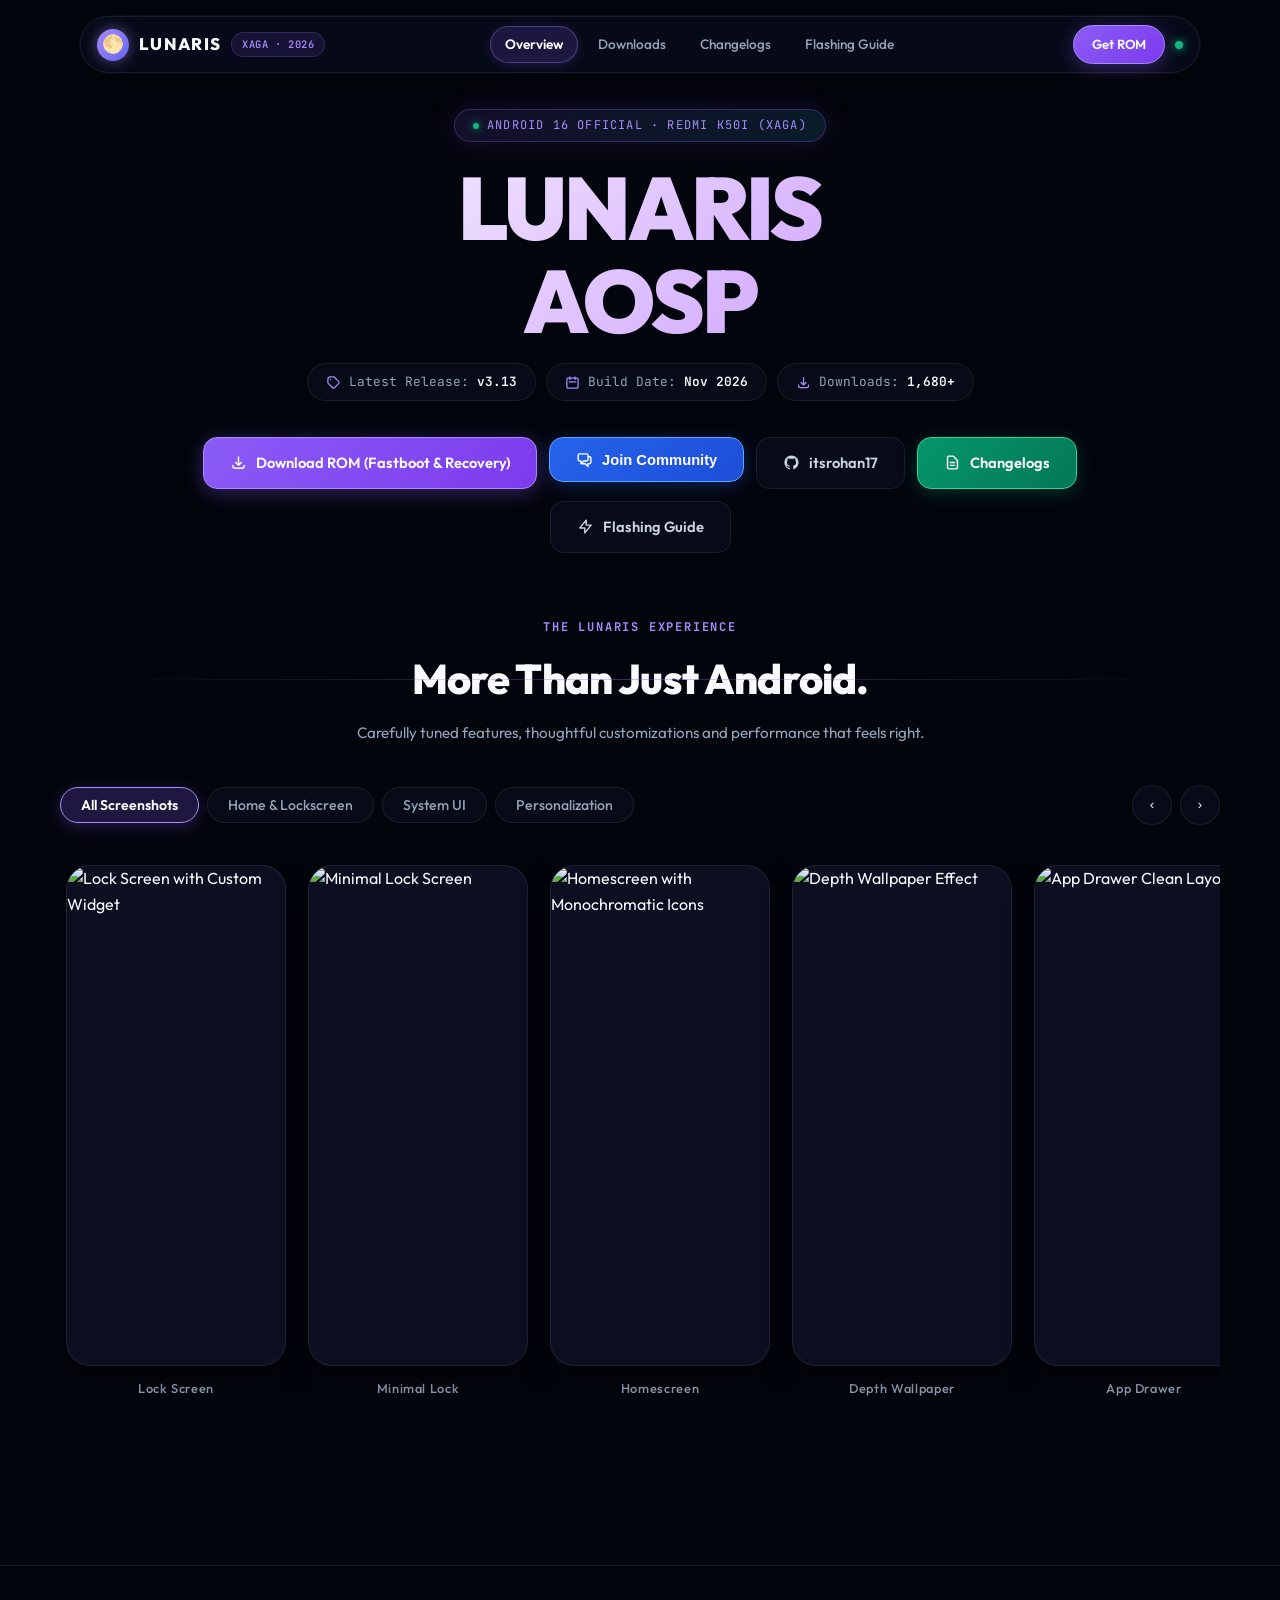
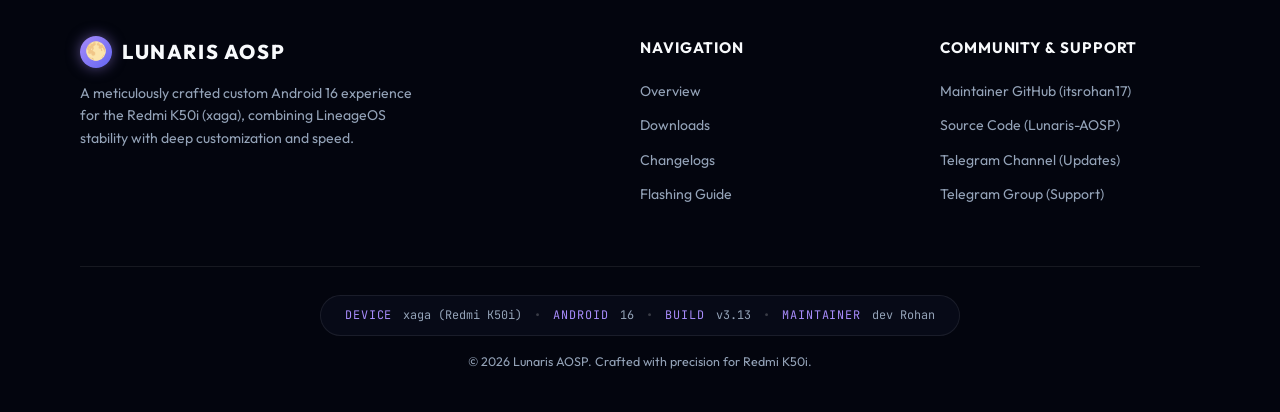
==== index.html @ 6e04f0ce "Lunaris v3.13 upates pushed" ====
<!DOCTYPE html>
<html lang="en">

<head>
  <meta charset="UTF-8">
  <meta name="viewport" content="width=device-width, initial-scale=1.0, maximum-scale=5.0">
  <meta name="theme-color" content="#03050d">
  <title>Lunaris AOSP · Redmi K50i (xaga) | Official Android 16</title>

  <meta name="description" content="Lunaris AOSP for Redmi K50i (xaga) — High-performance, ultra-smooth, customizable custom Android OS based on Android 16 and LineageOS.">
  <meta name="keywords" content="Lunaris AOSP, Redmi K50i, xaga, Android 16, LineageOS, Custom ROM, Dimensity 8100, Fastboot ROM">
  <meta name="author" content="dev Rohan (itsrohan17)">
  <link rel="canonical" href="https://itsrohan17.github.io/Lunaris-Aosp-Xaga-website/">

  <!-- Open Graph / Facebook -->
  <meta property="og:type" content="website">
  <meta property="og:url" content="https://itsrohan17.github.io/Lunaris-Aosp-Xaga-website/">
  <meta property="og:title" content="Lunaris AOSP · Redmi K50i (xaga) | Android 16">
  <meta property="og:description" content="High-performance, ultra-smooth custom Android OS for the Redmi K50i. Android 16 based.">
  <meta property="og:site_name" content="Lunaris AOSP">
  <meta property="og:image" content="screenshots/homescreen.png">

  <!-- Twitter -->
  <meta name="twitter:card" content="summary_large_image">
  <meta name="twitter:title" content="Lunaris AOSP · Redmi K50i (xaga)">
  <meta name="twitter:description" content="High-performance, ultra-smooth custom Android OS for the Redmi K50i. Android 16 based.">
  <meta name="twitter:image" content="screenshots/homescreen.png">

  <!-- Favicon -->
  <link rel="icon" type="image/svg+xml" href="data:image/svg+xml,<svg xmlns='http://www.w3.org/2000/svg' viewBox='0 0 100 100'><text y='.9em' font-size='90'>🌕</text></svg>">

  <link rel="preconnect" href="https://fonts.googleapis.com">
  <link rel="preconnect" href="https://fonts.gstatic.com" crossorigin>
  <link href="https://fonts.googleapis.com/css2?family=Outfit:wght@300;400;500;600;700;800;900&family=JetBrains+Mono:wght@400;500;600;700&display=swap" rel="stylesheet">
  
  <link rel="stylesheet" href="style.css">
  <link rel="stylesheet" href="perf.css">
  <link rel="stylesheet" href="transitions.css">
  
  <script src="perf.js"></script>
  <script src="stars.js" defer></script>
  <script src="transitions.js"></script>
  <script src="script.js" defer></script>

  <script type="application/ld+json">
  {
    "@context": "https://schema.org",
    "@type": "SoftwareApplication",
    "name": "Lunaris AOSP",
    "operatingSystem": "Android 16",
    "applicationCategory": "Mobile Operating System",
    "offers": {
      "@type": "Offer",
      "price": "0",
      "priceCurrency": "USD"
    },
    "author": {
      "@type": "Person",
      "name": "Rohan (itsrohan17)"
    }
  }
  </script>
</head>

<body>

  <canvas id="pc" data-linked aria-hidden="true"></canvas>
  <div class="ambient-glow" id="nebula" aria-hidden="true"></div>

  <!-- NAVIGATION HEADER -->
  <header>
    <nav class="nav-container scroll-reveal" aria-label="Main Navigation">
      <a href="index.html" class="nav-brand">
        <div class="nav-logo-icon">🌕</div>
        <span class="nav-logo-text">LUNARIS</span>
        <span class="nav-badge-pill">XAGA · 2026</span>
      </a>

      <ul class="nav-links">
        <li><a href="index.html" class="nav-link active">Overview</a></li>
        <li><a href="downloads.html" class="nav-link">Downloads</a></li>
        <li><a href="changelog.html" class="nav-link">Changelogs</a></li>
        <li><a href="guide.html" class="nav-link">Flashing Guide</a></li>
      </ul>

      <div class="nav-cta">
        <a href="downloads.html" class="btn bp" style="padding:8px 18px;font-size:0.82rem;border-radius:999px;">
          <span>Get ROM</span>
        </a>
        <div class="nav-dot" title="Project Active" aria-label="Build Status Active"></div>
        <button class="mobile-nav-toggle" id="mobile-toggle" aria-label="Toggle Navigation Menu" onclick="document.getElementById('mobile-drawer').classList.toggle('open')">
          ☰
        </button>
      </div>
    </nav>

    <!-- Mobile Drawer Menu -->
    <div class="mobile-menu-drawer" id="mobile-drawer">
      <a href="index.html" class="nav-link active" onclick="document.getElementById('mobile-drawer').classList.remove('open')">Overview</a>
      <a href="downloads.html" class="nav-link" onclick="document.getElementById('mobile-drawer').classList.remove('open')">Downloads</a>
      <a href="changelog.html" class="nav-link" onclick="document.getElementById('mobile-drawer').classList.remove('open')">Changelogs</a>
      <a href="guide.html" class="nav-link" onclick="document.getElementById('mobile-drawer').classList.remove('open')">Flashing Guide</a>
      <a href="https://t.me/screenshotsxaga" target="_blank" rel="noopener noreferrer" class="nav-link" style="color:var(--sky);">Telegram Updates ↗</a>
      <a href="https://github.com/itsrohan17" target="_blank" rel="noopener noreferrer" class="nav-link" style="color:var(--violet);">Maintainer GitHub ↗</a>
    </div>
  </header>

  <main id="page-root">
    <!-- HERO SECTION -->
    <section class="hero-wrapper">
      <div class="rev d1">
        <div class="hero-pill-badge">
          <span class="pulse-green"></span>
          <span>Android 16 Official · Redmi K50i (xaga)</span>
        </div>
      </div>

      <div class="rev d2">
        <h1 class="hero-title">LUNARIS<br>AOSP</h1>
      </div>


      <div class="gh-stats rev d3" id="gh-stats">
        <div class="gh-stat">
          <svg width="15" height="15" fill="none" stroke="currentColor" viewBox="0 0 24 24">
            <path stroke-linecap="round" stroke-linejoin="round" stroke-width="2" d="M7 7h.01M7 3h5c.512 0 1.024.195 1.414.586l7 7a2 2 0 010 2.828l-7 7a2 2 0 01-2.828 0l-7-7A1.994 1.994 0 013 12V7a4 4 0 014-4z" />
          </svg>
          <span>Latest Release: </span><span class="gh-stat-val" id="gh-ver"><span class="skeleton"></span></span>
        </div>
        <div class="gh-stat">
          <svg width="15" height="15" fill="none" stroke="currentColor" viewBox="0 0 24 24">
            <path stroke-linecap="round" stroke-linejoin="round" stroke-width="2" d="M8 7V3m8 4V3m-9 8h10M5 21h14a2 2 0 002-2V7a2 2 0 00-2-2H5a2 2 0 00-2 2v12a2 2 0 002 2z" />
          </svg>
          <span>Build Date: </span><span class="gh-stat-val" id="gh-date"><span class="skeleton"></span></span>
        </div>
        <div class="gh-stat">
          <svg width="15" height="15" fill="none" stroke="currentColor" viewBox="0 0 24 24">
            <path stroke-linecap="round" stroke-linejoin="round" stroke-width="2" d="M4 16v1a3 3 0 003 3h10a3 3 0 003-3v-1m-4-4l-4 4m0 0l-4-4m4 4V4" />
          </svg>
          <span>Downloads: </span><span class="gh-stat-val" id="gh-dl"><span class="skeleton"></span></span>
        </div>
      </div>

      <div class="btns rev d4">
        <a href="downloads.html" class="btn bp">
          <svg width="17" height="17" fill="none" stroke="currentColor" viewBox="0 0 24 24">
            <path stroke-linecap="round" stroke-linejoin="round" stroke-width="2" d="M4 16v1a3 3 0 003 3h10a3 3 0 003-3v-1m-4-4l-4 4m0 0l-4-4m4 4V4" />
          </svg>
          Download ROM (Fastboot &amp; Recovery)
        </a>
        <div class="community-wrap" style="position:relative;">
          <button class="btn bs" id="comm-btn" onclick="toggleCommunity(event)" aria-haspopup="true" aria-expanded="false">
            <svg width="17" height="17" fill="none" stroke="currentColor" viewBox="0 0 24 24">
              <path stroke-linecap="round" stroke-linejoin="round" stroke-width="2" d="M17 8h2a2 2 0 012 2v6a2 2 0 01-2 2h-2v4l-4-4H9a1.994 1.994 0 01-1.414-.586m0 0L11 14h4a2 2 0 002-2V6a2 2 0 00-2-2H5a2 2 0 00-2 2v6a2 2 0 002 2h2v4l.586-.586z" />
            </svg>
            Join Community
          </button>
        </div>
        <a href="https://github.com/itsrohan17" target="_blank" rel="noopener noreferrer" class="btn bg" aria-label="Maintainer GitHub (itsrohan17)">
          <svg width="17" height="17" fill="currentColor" viewBox="0 0 24 24">
            <path fill-rule="evenodd" clip-rule="evenodd" d="M12 2C6.477 2 2 6.477 2 12c0 4.42 2.865 8.166 6.839 9.489.5.092.682-.217.682-.482 0-.237-.008-.866-.013-1.7-2.782.603-3.369-1.34-3.369-1.34-.454-1.156-1.11-1.462-1.11-1.462-.908-.62.069-.608.069-.608 1.003.07 1.531 1.03 1.531 1.03.892 1.529 2.341 1.087 2.91.831.092-.646.35-1.086.636-1.336-2.22-.253-4.555-1.11-4.555-4.943 0-1.091.39-1.984 1.029-2.683-.103-.253-.446-1.27.098-2.647 0 0 .84-.269 2.75 1.025A9.564 9.564 0 0112 6.844c.85.004 1.705.114 2.504.336 1.909-1.294 2.747-1.025 2.747-1.025.546 1.377.203 2.394.1 2.647.64.699 1.028 1.592 1.028 2.683 0 3.842-2.339 4.687-4.566 4.935.359.309.678.919.678 1.852 0 1.336-.012 2.415-.012 2.743 0 .267.18.578.688.48C19.138 20.161 22 16.416 22 12c0-5.523-4.477-10-10-10z" />
          </svg>
          itsrohan17
        </a>
        <a href="changelog.html" class="btn bcl">
          <svg width="17" height="17" fill="none" stroke="currentColor" viewBox="0 0 24 24">
            <path stroke-linecap="round" stroke-linejoin="round" stroke-width="2" d="M9 12h6m-6 4h6m2 5H7a2 2 0 01-2-2V5a2 2 0 012-2h5.586a1 1 0 01.707.293l5.414 5.414a1 1 0 01.293.707V19a2 2 0 01-2 2z" />
          </svg>
          Changelogs
        </a>
        <a href="guide.html" class="btn bg">
          <svg width="17" height="17" fill="none" stroke="currentColor" viewBox="0 0 24 24">
            <path stroke-linecap="round" stroke-linejoin="round" stroke-width="2" d="M13 10V3L4 14h7v7l9-11h-7z" />
          </svg>
          Flashing Guide
        </a>
      </div>
    </section>

    <!-- THE LUNARIS EXPERIENCE / GALLERY -->
    <section class="gallery-section scroll-reveal" id="gallery">
      <div class="section-divider">
        <div class="section-divider-content">
          <span class="section-tag">THE LUNARIS EXPERIENCE</span>
        </div>
        <h2 class="section-heading">More Than Just Android.</h2>
        <p class="section-desc">Carefully tuned features, thoughtful customizations and performance that feels right.</p>
      </div>

      <div class="gallery-header-row">
        <div class="ss-filters" role="tablist" aria-label="Gallery Filters">
          <button class="filter-btn active" onclick="filterGallery('all', this)" role="tab" aria-selected="true">All Screenshots</button>
          <button class="filter-btn" onclick="filterGallery('home', this)" role="tab" aria-selected="false">Home & Lockscreen</button>
          <button class="filter-btn" onclick="filterGallery('ui', this)" role="tab" aria-selected="false">System UI</button>
          <button class="filter-btn" onclick="filterGallery('settings', this)" role="tab" aria-selected="false">Personalization</button>
        </div>

        <div class="gallery-nav-buttons">
          <button class="gallery-arrow-btn" onclick="scrollGallery('prev')" aria-label="Scroll gallery left">‹</button>
          <button class="gallery-arrow-btn" onclick="scrollGallery('next')" aria-label="Scroll gallery right">›</button>
        </div>
      </div>

      <div class="carousel-container">
        <div class="ss-carousel" id="ss-carousel">
          <div class="pw" data-cat="home">
            <div class="pf"><img src="screenshots/lock%20screen.png" alt="Lock Screen with Custom Widget" onclick="openModal(this.src)" loading="lazy"></div>
            <p class="pl">Lock Screen</p>
          </div>
          <div class="pw" data-cat="home">
            <div class="pf"><img src="screenshots/lock%20screen%202.jpg" alt="Minimal Lock Screen" onclick="openModal(this.src)" loading="lazy"></div>
            <p class="pl">Minimal Lock</p>
          </div>
          <div class="pw" data-cat="home">
            <div class="pf"><img src="screenshots/homescreen.png" alt="Homescreen with Monochromatic Icons" onclick="openModal(this.src)" loading="lazy"></div>
            <p class="pl">Homescreen</p>
          </div>
          <div class="pw" data-cat="home">
            <div class="pf"><img src="screenshots/Depth%20wallpaper.jpg" alt="Depth Wallpaper Effect" onclick="openModal(this.src)" loading="lazy"></div>
            <p class="pl">Depth Wallpaper</p>
          </div>
          <div class="pw" data-cat="home">
            <div class="pf"><img src="screenshots/appdrawer.png" alt="App Drawer Clean Layout" onclick="openModal(this.src)" loading="lazy"></div>
            <p class="pl">App Drawer</p>
          </div>
          <div class="pw" data-cat="ui">
            <div class="pf"><img src="screenshots/qs%20panel.png" alt="Quick Settings Panel" onclick="openModal(this.src)" loading="lazy"></div>
            <p class="pl">QS Panel</p>
          </div>
          <div class="pw" data-cat="ui">
            <div class="pf"><img src="screenshots/qs%20panel%202.png" alt="Expanded QS Panel" onclick="openModal(this.src)" loading="lazy"></div>
            <p class="pl">Expanded QS</p>
          </div>
          <div class="pw" data-cat="ui">
            <div class="pf"><img src="screenshots/dynamic%20bar.png" alt="Dynamic Bar Island" onclick="openModal(this.src)" loading="lazy"></div>
            <p class="pl">Dynamic Bar</p>
          </div>
          <div class="pw" data-cat="ui">
            <div class="pf"><img src="screenshots/quick%20switch.png" alt="Quick Switch Multitasking" onclick="openModal(this.src)" loading="lazy"></div>
            <p class="pl">Quick Switch</p>
          </div>
          <div class="pw" data-cat="ui">
            <div class="pf"><img src="screenshots/music.png" alt="Notch Ring Music Player" onclick="openModal(this.src)" loading="lazy"></div>
            <p class="pl">Music Player</p>
          </div>
          <div class="pw" data-cat="settings">
            <div class="pf"><img src="screenshots/about%20info.png" alt="About Phone System Specs" onclick="openModal(this.src)" loading="lazy"></div>
            <p class="pl">About Phone</p>
          </div>
          <div class="pw" data-cat="settings">
            <div class="pf"><img src="screenshots/Custom%20clock%20style.jpg" alt="Clock Style Customizer" onclick="openModal(this.src)" loading="lazy"></div>
            <p class="pl">Clock Styles</p>
          </div>
          <div class="pw" data-cat="settings">
            <div class="pf"><img src="screenshots/color%20customization.jpg" alt="Accent Color Picker" onclick="openModal(this.src)" loading="lazy"></div>
            <p class="pl">Monet Accents</p>
          </div>
          <div class="pw" data-cat="settings">
            <div class="pf"><img src="screenshots/gradients%20customization.jpg" alt="Gradient Theme Styles" onclick="openModal(this.src)" loading="lazy"></div>
            <p class="pl">Gradients</p>
          </div>
          <div class="pw" data-cat="settings">
            <div class="pf"><img src="screenshots/font%20settings.jpg" alt="System Font Selector" onclick="openModal(this.src)" loading="lazy"></div>
            <p class="pl">Font Switcher</p>
          </div>
        </div>
      </div>
    </section>

    <!-- FOOTER -->
    <footer class="premium-footer scroll-reveal">
      <div class="footer-grid">
        <div class="footer-col brand-col">
          <div class="footer-logo-row">
            <div class="nav-logo-icon">🌕</div>
            <span class="footer-logo">LUNARIS AOSP</span>
          </div>
          <p class="footer-desc">
            A meticulously crafted custom Android 16 experience for the Redmi K50i (xaga), combining LineageOS stability with deep customization and speed.
          </p>
        </div>
        <div class="footer-col">
          <h4>Navigation</h4>
          <a href="index.html">Overview</a>
          <a href="downloads.html">Downloads</a>
          <a href="changelog.html">Changelogs</a>
          <a href="guide.html">Flashing Guide</a>
        </div>
        <div class="footer-col">
          <h4>Community & Support</h4>
          <a href="https://github.com/itsrohan17" target="_blank" rel="noopener noreferrer">Maintainer GitHub (itsrohan17)</a>
          <a href="https://github.com/Lunaris-AOSP" target="_blank" rel="noopener noreferrer">Source Code (Lunaris-AOSP)</a>
          <a href="https://t.me/screenshotsxaga" target="_blank" rel="noopener noreferrer">Telegram Channel (Updates)</a>
          <a href="https://t.me/XAGASupport" target="_blank" rel="noopener noreferrer">Telegram Group (Support)</a>
        </div>
      </div>

      <div class="footer-bottom">
        <div class="device-info">
          <span><span class="info-label">Device</span> xaga (Redmi K50i)</span>
          <span class="dot-sep">•</span>
          <span><span class="info-label">Android</span> 16</span>
          <span class="dot-sep">•</span>
          <span><span class="info-label">Build</span> <span id="footer-build-tag">v3.13</span></span>
          <span class="dot-sep">•</span>
          <span><span class="info-label">Maintainer</span> dev Rohan</span>
        </div>
        <p class="copyright">© 2026 Lunaris AOSP. Crafted with precision for Redmi K50i.</p>
      </div>
    </footer>
  </main>

  <!-- LIGHTBOX MODAL (OUTSIDE PAGE-ROOT) -->
  <div id="lightbox" class="lightbox" onclick="closeModal()" role="dialog" aria-modal="true" aria-hidden="true" aria-label="Screenshot preview">
    <button class="lightbox-close" onclick="closeModal()" aria-label="Close Preview">&times;</button>
    <button class="lightbox-nav lightbox-prev" onclick="prevImage(event)" aria-label="Previous screenshot">&#10094;</button>
    
    <div class="lightbox-dialog" onclick="event.stopPropagation()">
      <img class="lightbox-content" id="lightbox-img" alt="Screenshot Full View">
      <div class="lightbox-meta-bar">
        <span class="lightbox-caption" id="lightbox-caption">Screenshot</span>
        <span class="lightbox-counter" id="lightbox-counter">1 / 15</span>
      </div>
    </div>
    
    <button class="lightbox-nav lightbox-next" onclick="nextImage(event)" aria-label="Next screenshot">&#10095;</button>
  </div>

  <!-- COMMUNITY POPUP (OUTSIDE PAGE-ROOT) -->
  <div class="community-popup" id="community-popup" role="menu" aria-label="Community Channels">
    <div class="comm-popup-label">💬 Join the Community</div>
    <a href="https://t.me/screenshotsxaga" target="_blank" rel="noopener noreferrer" class="comm-item" role="menuitem">
      <div class="comm-icon">
        <svg width="18" height="18" fill="none" stroke="currentColor" viewBox="0 0 24 24">
          <path stroke-linecap="round" stroke-linejoin="round" stroke-width="2" d="M17 8h2a2 2 0 012 2v6a2 2 0 01-2 2h-2v4l-4-4H9a1.994 1.994 0 01-1.414-.586m0 0L11 14h4a2 2 0 002-2V6a2 2 0 00-2-2H5a2 2 0 00-2 2v6a2 2 0 002 2h2v4l.586-.586z" />
        </svg>
      </div>
      <div class="comm-text">
        <span class="comm-title">GG Builds / Updates</span>
        <span class="comm-sub">Screenshots &amp; release announcements</span>
      </div>
    </a>
    <div class="comm-divider"></div>
    <a href="https://t.me/XAGASupport" target="_blank" rel="noopener noreferrer" class="comm-item" role="menuitem">
      <div class="comm-icon comm-icon-support">
        <svg width="18" height="18" fill="none" stroke="currentColor" viewBox="0 0 24 24">
          <path stroke-linecap="round" stroke-linejoin="round" stroke-width="2" d="M18.364 5.636l-3.536 3.536m0 5.656l3.536 3.536M9.172 9.172L5.636 5.636m3.536 9.192l-3.536 3.536M21 12a9 9 0 11-18 0 9 9 0 0118 0zm-5 0a4 4 0 11-8 0 4 4 0 018 0z" />
        </svg>
      </div>
      <div class="comm-text">
        <span class="comm-title">XAGA Support Group</span>
        <span class="comm-sub">Help, troubleshooting &amp; discussions</span>
      </div>
    </a>
  </div>

</body>

</html>
---- style.css ----
/* =============================================
   LUNARIS AOSP — FLAGSHIP DESIGN SYSTEM
   Redmi K50i (xaga) · Android 16
   style.css
   ============================================= */

@import url('https://fonts.googleapis.com/css2?family=Outfit:wght@300;400;500;600;700;800;900&family=JetBrains+Mono:wght@400;500;600;700&display=swap');

:root {
  /* Cosmic Color Palette */
  --bg: #03050d;
  --bg-gradient: radial-gradient(ellipse 80% 60% at 50% -10%, #151a3d 0%, #060919 45%, #03050d 100%);
  --bg-card: rgba(10, 14, 30, 0.65);
  --bg-card-hover: rgba(16, 22, 46, 0.85);
  
  --violet: #a78bfa;
  --violet-light: #c4b5fd;
  --accent: #8b5cf6;
  --accent-glow: rgba(139, 92, 246, 0.35);
  --sky: #38bdf8;
  --sky-glow: rgba(56, 189, 248, 0.25);
  --emerald: #10b981;
  --emerald-light: #34d399;
  --amber: #fbbf24;
  --rose: #f43f5e;
  
  --text: #f8fafc;
  --text-secondary: #cbd5e1;
  --muted: #94a3b8;
  --border: rgba(255, 255, 255, 0.08);
  --border-focus: rgba(167, 139, 250, 0.6);
  --glass: rgba(255, 255, 255, 0.03);
  --glass-border: rgba(255, 255, 255, 0.08);
  --glass-hover-border: rgba(167, 139, 250, 0.35);
  
  --font-sans: 'Outfit', -apple-system, BlinkMacSystemFont, 'Segoe UI', Roboto, sans-serif;
  --font-mono: 'JetBrains Mono', monospace;
  --ease-expo: cubic-bezier(0.16, 1, 0.3, 1);
  --ease-spring: cubic-bezier(0.34, 1.56, 0.64, 1);
  
  --container-max: 1120px;
}

*, *::before, *::after {
  margin: 0;
  padding: 0;
  box-sizing: border-box;
  -webkit-tap-highlight-color: transparent;
}

html {
  scrollbar-width: thin;
  scrollbar-color: rgba(139, 92, 246, 0.4) var(--bg);
  background-color: var(--bg);
  color: var(--text);
  font-family: var(--font-sans);
  max-width: 100%;
  overflow-x: clip;
  -webkit-font-smoothing: antialiased;
  -moz-osx-font-smoothing: grayscale;
  -webkit-overflow-scrolling: touch;
  overscroll-behavior-y: auto;
}

@media (prefers-reduced-motion: no-preference) and (pointer: fine) {
  html {
    scroll-behavior: smooth;
  }
}

body {
  font-family: var(--font-sans);
  background: var(--bg);
  color: var(--text);
  min-height: 100vh;
  width: 100%;
  max-width: 100%;
  overflow-x: clip;
  position: relative;
  line-height: 1.6;
  -webkit-overflow-scrolling: touch;
  touch-action: pan-y;
}

body::before {
  content: "";
  position: fixed;
  inset: 0;
  background-image: var(--bg-gradient);
  z-index: -2;
  pointer-events: none;
  transform: translateZ(0);
}

/* Accessibility */
:focus-visible {
  outline: 2px solid var(--violet);
  outline-offset: 3px;
  border-radius: 6px;
}

.sr-only {
  position: absolute;
  width: 1px;
  height: 1px;
  padding: 0;
  margin: -1px;
  overflow: hidden;
  clip: rect(0, 0, 0, 0);
  white-space: nowrap;
  border-width: 0;
}

/* Ambient Canvas & Glows */
#pc {
  position: fixed;
  inset: 0;
  z-index: -1;
  pointer-events: none;
  opacity: 0.7;
}

.ambient-glow {
  position: fixed;
  top: -25vh;
  left: 50%;
  transform: translateX(-50%);
  width: 130vw;
  height: 100vh;
  background: radial-gradient(circle, rgba(139, 92, 246, 0.16) 0%, rgba(56, 189, 248, 0.06) 35%, transparent 65%);
  z-index: -1;
  pointer-events: none;
  animation: nebulaBreathe 14s ease-in-out infinite alternate;
}

@keyframes nebulaBreathe {
  0% { transform: translateX(-50%) scale(1); opacity: 0.75; }
  100% { transform: translateX(-48%) scale(1.08); opacity: 0.95; }
}

/* Base Reveals */
.rev {
  opacity: 0;
  transform: translate3d(0, 24px, 0);
  animation: fadeUp 0.8s var(--ease-expo) forwards;
}

@keyframes fadeUp {
  to { opacity: 1; transform: translate3d(0, 0, 0); }
}

.d1 { animation-delay: 0.08s; }
.d2 { animation-delay: 0.16s; }
.d3 { animation-delay: 0.24s; }
.d4 { animation-delay: 0.32s; }
.d5 { animation-delay: 0.40s; }
.d6 { animation-delay: 0.48s; }

.scroll-reveal {
  opacity: 0;
  transform: translate3d(0, 24px, 0);
  transition: opacity 0.7s var(--ease-expo), transform 0.7s var(--ease-expo);
}

.scroll-reveal.active,
.scroll-reveal.visible,
.scroll-reveal.in-view {
  opacity: 1;
  transform: none;
}

/* =============================================
   UNIFIED FLOATING HEADER & NAVIGATION
   ============================================= */
header {
  position: sticky;
  top: 0;
  z-index: 100;
  padding: 16px 20px;
  display: flex;
  justify-content: center;
  width: 100%;
}

.nav-container {
  display: flex;
  align-items: center;
  justify-content: space-between;
  width: 100%;
  max-width: var(--container-max);
  padding: 8px 16px;
  background: rgba(9, 13, 28, 0.75);
  border: 1px solid var(--glass-border);
  border-radius: 999px;
  backdrop-filter: blur(20px);
  -webkit-backdrop-filter: blur(20px);
  box-shadow: 0 10px 30px rgba(0, 0, 0, 0.35), 0 0 0 1px rgba(255, 255, 255, 0.04);
  transition: border-color 0.3s, box-shadow 0.3s;
}

.nav-container:hover {
  border-color: rgba(167, 139, 250, 0.25);
  box-shadow: 0 12px 36px rgba(0, 0, 0, 0.45), 0 0 24px rgba(139, 92, 246, 0.08);
}

.nav-brand {
  display: flex;
  align-items: center;
  gap: 10px;
  text-decoration: none;
  color: var(--text);
}

.nav-logo-icon {
  width: 32px;
  height: 32px;
  border-radius: 50%;
  background: linear-gradient(135deg, #a78bfa 0%, #6366f1 100%);
  display: flex;
  align-items: center;
  justify-content: center;
  font-size: 1.1rem;
  box-shadow: 0 0 14px rgba(167, 139, 250, 0.5);
  flex-shrink: 0;
}

.nav-logo-text {
  font-weight: 800;
  font-size: 1.05rem;
  letter-spacing: 0.08em;
  color: var(--text);
}

.nav-badge-pill {
  font-family: var(--font-mono);
  font-size: 0.65rem;
  color: var(--violet);
  background: rgba(139, 92, 246, 0.12);
  border: 1px solid rgba(139, 92, 246, 0.25);
  padding: 3px 10px;
  border-radius: 20px;
  font-weight: 600;
  letter-spacing: 0.05em;
}

.nav-links {
  display: flex;
  align-items: center;
  gap: 6px;
  list-style: none;
}

.nav-link {
  display: inline-flex;
  align-items: center;
  gap: 6px;
  color: var(--muted);
  text-decoration: none;
  font-size: 0.85rem;
  font-weight: 500;
  padding: 7px 14px;
  border-radius: 999px;
  transition: all 0.25s ease;
  position: relative;
}

.nav-link:hover {
  color: var(--text);
  background: rgba(255, 255, 255, 0.05);
}

.nav-link.active {
  color: #fff;
  background: rgba(139, 92, 246, 0.18);
  border: 1px solid rgba(167, 139, 250, 0.35);
  box-shadow: 0 2px 10px rgba(139, 92, 246, 0.2);
  font-weight: 600;
}

.nav-cta {
  display: flex;
  align-items: center;
  gap: 10px;
}

.nav-dot {
  width: 8px;
  height: 8px;
  border-radius: 50%;
  background: #10b981;
  box-shadow: 0 0 10px #10b981;
  animation: dotPulse 2s ease-in-out infinite;
}

@keyframes dotPulse {
  0%, 100% { box-shadow: 0 0 6px #10b981; transform: scale(1); }
  50% { box-shadow: 0 0 14px #10b981, 0 0 22px rgba(16, 185, 129, 0.4); transform: scale(1.15); }
}

/* Mobile Nav Toggle */
.mobile-nav-toggle {
  display: none;
  background: rgba(255, 255, 255, 0.05);
  border: 1px solid var(--glass-border);
  color: var(--text);
  font-size: 1.25rem;
  width: 38px;
  height: 38px;
  border-radius: 10px;
  cursor: pointer;
  align-items: center;
  justify-content: center;
  transition: all 0.2s ease;
  flex-shrink: 0;
}

.mobile-nav-toggle:active {
  transform: scale(0.92);
  background: rgba(139, 92, 246, 0.2);
}

.mobile-menu-drawer {
  display: none;
}

@media (max-width: 820px) {
  .nav-links { display: none; }
  .mobile-nav-toggle { display: flex; }
  
  .mobile-menu-drawer {
    display: flex;
    flex-direction: column;
    position: fixed;
    top: 66px;
    left: 12px;
    right: 12px;
    max-width: calc(100vw - 24px);
    background: rgba(8, 12, 28, 0.96);
    border: 1px solid var(--glass-border);
    border-radius: 20px;
    padding: 14px;
    gap: 6px;
    backdrop-filter: blur(24px);
    -webkit-backdrop-filter: blur(24px);
    box-shadow: 0 20px 60px rgba(0, 0, 0, 0.85);
    z-index: 999;
    opacity: 0;
    pointer-events: none;
    transform: translateY(-8px);
    transition: opacity 0.22s ease, transform 0.22s ease;
  }
  
  .mobile-menu-drawer.open {
    opacity: 1;
    pointer-events: all;
    transform: translateY(0);
  }
  
  .mobile-menu-drawer .nav-link {
    width: 100%;
    padding: 12px 16px;
    border-radius: 12px;
    font-size: 0.95rem;
    min-height: 46px;
    display: flex;
    align-items: center;
  }
}

@media (max-width: 640px) {
  header {
    padding: 10px 12px;
  }

  .nav-container {
    padding: 6px 12px;
  }

  .nav-badge-pill {
    display: none !important;
  }

  .nav-cta .btn {
    display: none !important;
  }

  .nav-cta {
    gap: 8px;
  }
}

/* =============================================
   HERO SECTION
   ============================================= */
.hero-wrapper {
  position: relative;
  z-index: 10;
  max-width: 1000px;
  margin: 20px auto 40px;
  padding: 0 20px;
  text-align: center;
}

.hero-pill-badge {
  display: inline-flex;
  align-items: center;
  gap: 8px;
  font-family: var(--font-mono);
  font-size: 0.75rem;
  letter-spacing: 0.1em;
  text-transform: uppercase;
  background: linear-gradient(90deg, rgba(139, 92, 246, 0.12) 0%, rgba(56, 189, 248, 0.12) 100%);
  border: 1px solid rgba(139, 92, 246, 0.3);
  padding: 6px 18px;
  border-radius: 30px;
  color: var(--violet);
  margin-bottom: 20px;
  box-shadow: 0 0 24px rgba(139, 92, 246, 0.15);
}

.hero-pill-badge .pulse-green {
  width: 6px;
  height: 6px;
  border-radius: 50%;
  background: #10b981;
  box-shadow: 0 0 8px #10b981;
}

h1.hero-title {
  font-size: clamp(2.1rem, 8.5vw, 5.5rem);
  font-weight: 900;
  line-height: 1.05;
  letter-spacing: -0.03em;
  background: linear-gradient(135deg, #ffffff 0%, #d8b4fe 25%, #818cf8 50%, #38bdf8 80%, #ffffff 100%);
  background-size: 250% 250%;
  -webkit-background-clip: text;
  background-clip: text;
  color: transparent;
  margin-bottom: 16px;
  animation: gradientShift 10s ease infinite;
}

@keyframes gradientShift {
  0% { background-position: 0% 50%; }
  50% { background-position: 100% 50%; }
  100% { background-position: 0% 50%; }
}

.hero-subtitle {
  font-size: clamp(0.95rem, 2.5vw, 1.25rem);
  color: var(--text-secondary);
  max-width: 680px;
  margin: 0 auto 12px;
  font-weight: 400;
  line-height: 1.6;
}

/* GitHub Stats Card Row */
.gh-stats {
  display: flex;
  justify-content: center;
  gap: 10px;
  flex-wrap: wrap;
  margin-bottom: 36px;
  max-width: 100%;
}

.gh-stat {
  display: inline-flex;
  align-items: center;
  gap: 8px;
  background: var(--bg-card);
  border: 1px solid var(--glass-border);
  border-radius: 30px;
  padding: 8px 18px;
  font-family: var(--font-mono);
  font-size: 0.8rem;
  color: var(--muted);
  backdrop-filter: blur(10px);
  box-shadow: 0 4px 16px rgba(0, 0, 0, 0.2);
  transition: transform 0.25s, border-color 0.25s;
}

.gh-stat:hover {
  transform: translateY(-2px);
  border-color: rgba(167, 139, 250, 0.3);
}

.gh-stat svg {
  color: var(--violet);
  flex-shrink: 0;
}

.gh-stat-val {
  color: var(--text);
  font-weight: 600;
}

.skeleton {
  display: inline-block;
  min-width: 48px;
  height: 14px;
  background: #1e293b;
  border-radius: 4px;
  animation: pulseSkeleton 1.5s infinite;
}

@keyframes pulseSkeleton {
  0%, 100% { opacity: 0.6; }
  50% { opacity: 1; }
}

/* CTA Buttons */
.btns {
  display: flex;
  flex-wrap: wrap;
  gap: 12px;
  justify-content: center;
  margin-bottom: 60px;
  position: relative;
  z-index: 20;
}

@media (max-width: 560px) {
  .hero-wrapper {
    padding: 0 16px;
    margin-top: 10px;
    margin-bottom: 24px;
  }

  .gh-stats {
    gap: 8px;
    margin-bottom: 28px;
  }

  .gh-stat {
    padding: 6px 14px;
    font-size: 0.76rem;
  }

  .btns {
    flex-direction: column;
    width: 100%;
    max-width: 340px;
    margin: 0 auto 40px;
    gap: 10px;
  }

  .btns .btn,
  .btns .community-wrap,
  .btns #comm-btn {
    width: 100%;
    justify-content: center;
    box-sizing: border-box;
  }
}

.btn {
  position: relative;
  display: inline-flex;
  align-items: center;
  gap: 9px;
  padding: 13px 26px;
  font-weight: 600;
  font-size: 0.92rem;
  border-radius: 14px;
  text-decoration: none;
  color: #fff;
  border: 1px solid transparent;
  cursor: pointer;
  overflow: hidden;
  transition: all 0.3s cubic-bezier(0.25, 0.8, 0.25, 1);
  will-change: transform;
}

.btn:hover {
  transform: translateY(-3px);
}

.btn:active {
  transform: translateY(1px) scale(0.98);
}

.btn::after {
  content: '';
  position: absolute;
  top: 0;
  left: -120%;
  width: 60%;
  height: 100%;
  background: linear-gradient(90deg, transparent, rgba(255, 255, 255, 0.3), transparent);
  transform: skewX(-20deg);
  transition: 0.6s ease;
}

.btn:hover::after {
  left: 150%;
}

.bp {
  background: linear-gradient(135deg, #8b5cf6 0%, #7c3aed 100%);
  border-color: #a78bfa;
  box-shadow: 0 4px 18px rgba(139, 92, 246, 0.35);
}

.bp:hover {
  box-shadow: 0 8px 30px rgba(139, 92, 246, 0.65);
  border-color: #ddd6fe;
}

.bs {
  background: linear-gradient(135deg, #2563eb 0%, #1d4ed8 100%);
  border-color: #60a5fa;
  box-shadow: 0 4px 18px rgba(37, 99, 235, 0.3);
}

.bs:hover {
  box-shadow: 0 8px 30px rgba(37, 99, 235, 0.6);
  border-color: #bfdbfe;
}

.bg {
  background: var(--bg-card);
  border-color: var(--glass-border);
  backdrop-filter: blur(12px);
  color: var(--text-secondary);
}

.bg:hover {
  background: rgba(255, 255, 255, 0.08);
  border-color: rgba(255, 255, 255, 0.25);
  color: #fff;
  box-shadow: 0 8px 24px rgba(0, 0, 0, 0.3);
}

.bcl {
  background: linear-gradient(135deg, #059669 0%, #047857 100%);
  border-color: #34d399;
  box-shadow: 0 4px 18px rgba(5, 150, 105, 0.3);
}

.bcl:hover {
  box-shadow: 0 8px 30px rgba(5, 150, 105, 0.6);
  border-color: #a7f3d0;
}

/* =============================================
   DIVIDER COMPONENT
   ============================================= */
.section-divider {
  position: relative;
  text-align: center;
  margin: 60px auto 40px;
  max-width: var(--container-max);
  padding: 0 20px;
}

.section-divider::before {
  content: '';
  position: absolute;
  top: 50%;
  left: 20px;
  right: 20px;
  height: 1px;
  background: linear-gradient(90deg, transparent, rgba(139, 92, 246, 0.4), transparent);
}

.section-divider-content {
  position: relative;
  z-index: 1;
  display: inline-flex;
  align-items: center;
  gap: 10px;
  background: var(--bg);
  padding: 0 24px;
}

.section-tag {
  font-family: var(--font-mono);
  font-size: 0.75rem;
  font-weight: 700;
  letter-spacing: 0.15em;
  color: var(--violet);
  text-transform: uppercase;
}

.section-heading {
  font-size: clamp(1.8rem, 4vw, 2.6rem);
  font-weight: 800;
  letter-spacing: -0.02em;
  color: var(--text);
  margin-top: 8px;
}

.section-desc {
  font-size: 0.95rem;
  color: var(--muted);
  max-width: 580px;
  margin: 8px auto 0;
}

/* =============================================
   BENTO FEATURE GRID
   ============================================= */
.features-section {
  position: relative;
  z-index: 10;
  max-width: var(--container-max);
  margin: 0 auto;
  padding: 0 20px 60px;
}

.bento-grid {
  display: grid;
  grid-template-columns: repeat(3, 1fr);
  gap: 20px;
}

@media (max-width: 900px) {
  .bento-grid {
    grid-template-columns: repeat(2, 1fr);
  }
}

@media (max-width: 600px) {
  .bento-grid {
    grid-template-columns: 1fr;
  }
}

.bento-card {
  position: relative;
  background: var(--bg-card);
  border: 1px solid var(--glass-border);
  border-radius: 24px;
  padding: 32px 28px;
  backdrop-filter: blur(14px);
  -webkit-backdrop-filter: blur(14px);
  overflow: hidden;
  transition: transform 0.4s var(--ease-expo), border-color 0.4s, box-shadow 0.4s;
}

.bento-card:hover {
  transform: translateY(-5px);
  border-color: var(--glass-hover-border);
  box-shadow: 0 16px 40px rgba(139, 92, 246, 0.12), 0 0 0 1px rgba(139, 92, 246, 0.2);
}

.bento-card.span-2 {
  grid-column: span 2;
}

@media (max-width: 900px) {
  .bento-card.span-2 {
    grid-column: span 1;
  }
}

.bento-icon-box {
  width: 52px;
  height: 52px;
  border-radius: 16px;
  background: rgba(139, 92, 246, 0.12);
  border: 1px solid rgba(139, 92, 246, 0.25);
  display: flex;
  align-items: center;
  justify-content: center;
  font-size: 1.8rem;
  margin-bottom: 20px;
  color: var(--violet);
  transition: transform 0.3s;
}

.bento-card:hover .bento-icon-box {
  transform: scale(1.1) rotate(-3deg);
  background: rgba(139, 92, 246, 0.2);
}

.bento-title {
  font-weight: 700;
  font-size: 1.25rem;
  color: var(--text);
  margin-bottom: 10px;
}

.bento-desc {
  font-size: 0.92rem;
  color: var(--muted);
  line-height: 1.6;
}

.bento-tags {
  display: flex;
  flex-wrap: wrap;
  gap: 8px;
  margin-top: 18px;
}

.bento-pill {
  font-family: var(--font-mono);
  font-size: 0.7rem;
  padding: 4px 10px;
  border-radius: 12px;
  background: rgba(255, 255, 255, 0.04);
  border: 1px solid var(--glass-border);
  color: var(--violet-light);
}

/* =============================================
   DEVICE SPECIFICATIONS GRID
   ============================================= */
.specs-section {
  position: relative;
  z-index: 10;
  max-width: var(--container-max);
  margin: 0 auto;
  padding: 0 20px 60px;
}

.specs-grid {
  display: grid;
  grid-template-columns: repeat(4, 1fr);
  gap: 16px;
}

@media (max-width: 900px) {
  .specs-grid {
    grid-template-columns: repeat(2, 1fr);
  }
}

@media (max-width: 500px) {
  .specs-grid {
    grid-template-columns: 1fr;
  }
}

.spec-card {
  background: var(--bg-card);
  border: 1px solid var(--glass-border);
  border-radius: 18px;
  padding: 20px;
  backdrop-filter: blur(12px);
  transition: all 0.3s var(--ease-expo);
}

.spec-card:hover {
  transform: translateY(-3px);
  border-color: rgba(56, 189, 248, 0.35);
  box-shadow: 0 8px 24px rgba(56, 189, 248, 0.08);
}

.spec-label {
  font-family: var(--font-mono);
  font-size: 0.72rem;
  color: var(--sky);
  text-transform: uppercase;
  letter-spacing: 0.1em;
  margin-bottom: 6px;
  display: flex;
  align-items: center;
  gap: 6px;
}

.spec-val {
  font-weight: 700;
  font-size: 1.1rem;
  color: var(--text);
  margin-bottom: 4px;
}

.spec-sub {
  font-size: 0.8rem;
  color: var(--muted);
}

/* =============================================
   INTERACTIVE SCREENSHOT GALLERY
   ============================================= */
.gallery-section {
  position: relative;
  z-index: 10;
  max-width: 1200px;
  margin: 0 auto;
  padding: 0 20px 70px;
}

.gallery-header-row {
  display: flex;
  align-items: center;
  justify-content: space-between;
  flex-wrap: wrap;
  gap: 16px;
  margin-bottom: 28px;
}

.ss-filters {
  display: flex;
  gap: 8px;
  flex-wrap: wrap;
}

.filter-btn {
  background: var(--bg-card);
  border: 1px solid var(--glass-border);
  color: var(--muted);
  padding: 8px 20px;
  border-radius: 999px;
  font-family: var(--font-sans);
  font-size: 0.88rem;
  font-weight: 500;
  cursor: pointer;
  transition: all 0.25s ease;
}

.filter-btn:hover {
  background: rgba(139, 92, 246, 0.1);
  color: var(--text);
  border-color: rgba(139, 92, 246, 0.25);
}

.filter-btn.active {
  background: rgba(139, 92, 246, 0.22);
  border-color: var(--violet);
  color: #fff;
  font-weight: 600;
  box-shadow: 0 4px 16px rgba(139, 92, 246, 0.25);
}

.gallery-nav-buttons {
  display: flex;
  gap: 8px;
}

.gallery-arrow-btn {
  width: 40px;
  height: 40px;
  border-radius: 50%;
  background: var(--bg-card);
  border: 1px solid var(--glass-border);
  color: var(--text);
  display: flex;
  align-items: center;
  justify-content: center;
  cursor: pointer;
  transition: all 0.25s;
}

.gallery-arrow-btn:hover {
  background: rgba(139, 92, 246, 0.2);
  border-color: var(--violet);
  transform: scale(1.05);
}

.carousel-container {
  position: relative;
  width: 100%;
}

.ss-carousel {
  display: flex;
  gap: 22px;
  overflow-x: auto;
  padding: 12px 6px 36px;
  scroll-snap-type: x mandatory;
  scroll-behavior: smooth;
  -webkit-overflow-scrolling: touch;
  touch-action: pan-x pan-y;
  overscroll-behavior-x: contain;
  scrollbar-width: thin;
  scrollbar-color: var(--violet) var(--bg);
}

.ss-carousel::-webkit-scrollbar {
  height: 6px;
}

.ss-carousel::-webkit-scrollbar-track {
  background: rgba(255, 255, 255, 0.04);
  border-radius: 10px;
}

.ss-carousel::-webkit-scrollbar-thumb {
  background: var(--violet);
  border-radius: 10px;
}

.pw {
  flex: 0 0 auto;
  width: 220px;
  scroll-snap-align: center;
  transition: opacity 0.3s ease, transform 0.3s ease;
}

.pf {
  border-radius: 24px;
  border: 1.5px solid var(--glass-border);
  overflow: hidden;
  aspect-ratio: 9/20.5;
  background: #0b0f20;
  position: relative;
  cursor: pointer;
  box-shadow: 0 12px 30px rgba(0, 0, 0, 0.45);
  transition: transform 0.4s var(--ease-expo), border-color 0.4s, box-shadow 0.4s;
}

.pf::after {
  content: '🔍 View Full';
  position: absolute;
  inset: 0;
  background: rgba(8, 11, 26, 0.7);
  display: flex;
  align-items: center;
  justify-content: center;
  font-size: 0.9rem;
  font-weight: 600;
  color: #fff;
  opacity: 0;
  transition: opacity 0.3s;
  backdrop-filter: blur(4px);
}

.pf:hover {
  transform: translateY(-8px) scale(1.02);
  border-color: var(--violet);
  box-shadow: 0 20px 48px rgba(139, 92, 246, 0.25);
}

.pf:hover::after {
  opacity: 1;
}

.pf img {
  width: 100%;
  height: 100%;
  object-fit: cover;
  display: block;
}

.pl {
  text-align: center;
  margin-top: 12px;
  font-size: 0.8rem;
  color: var(--muted);
  letter-spacing: 0.05em;
  font-weight: 500;
}

@media (max-width: 600px) {
  .pw { width: 175px; }
  .pf { border-radius: 18px; }
}

/* =============================================
   LIGHTBOX MODAL
   ============================================= */
.lightbox {
  display: none;
  position: fixed;
  inset: 0;
  z-index: 999999;
  background-color: rgba(3, 5, 12, 0.96);
  backdrop-filter: blur(16px);
  -webkit-backdrop-filter: blur(16px);
  align-items: center;
  justify-content: center;
  opacity: 0;
  transition: opacity 0.3s ease;
  padding: 20px;
}

.lightbox.show {
  display: flex;
  opacity: 1;
}

.lightbox-dialog {
  position: relative;
  display: flex;
  flex-direction: column;
  align-items: center;
  max-width: 90vw;
  max-height: 92vh;
}

.lightbox-content {
  max-height: 78vh;
  max-width: 85vw;
  border-radius: 24px;
  border: 1px solid var(--glass-border);
  box-shadow: 0 24px 70px rgba(0, 0, 0, 0.85), 0 0 40px rgba(139, 92, 246, 0.15);
  transform: scale(0.96);
  transition: transform 0.3s var(--ease-expo);
  object-fit: contain;
}

.lightbox.show .lightbox-content {
  transform: scale(1);
}

.lightbox-meta-bar {
  display: flex;
  align-items: center;
  justify-content: space-between;
  width: 100%;
  margin-top: 14px;
  padding: 0 8px;
}

.lightbox-caption {
  font-weight: 600;
  font-size: 1rem;
  color: var(--text);
}

.lightbox-counter {
  font-family: var(--font-mono);
  font-size: 0.8rem;
  color: var(--violet);
  background: rgba(139, 92, 246, 0.15);
  padding: 4px 12px;
  border-radius: 20px;
}

.lightbox-close {
  position: absolute;
  top: 24px;
  right: 28px;
  color: #fff;
  font-size: 36px;
  cursor: pointer;
  transition: color 0.25s, transform 0.25s;
  background: transparent;
  border: none;
  line-height: 1;
}

.lightbox-close:hover {
  color: var(--violet);
  transform: scale(1.15);
}

.lightbox-nav {
  position: absolute;
  top: 50%;
  transform: translateY(-50%);
  background: rgba(255, 255, 255, 0.08);
  color: white;
  border: 1px solid var(--glass-border);
  cursor: pointer;
  font-size: 20px;
  padding: 16px 20px;
  border-radius: 50%;
  backdrop-filter: blur(12px);
  transition: all 0.3s ease;
  z-index: 1000000;
}

.lightbox-nav:hover {
  background: rgba(139, 92, 246, 0.5);
  border-color: var(--violet);
  transform: translateY(-50%) scale(1.1);
}

.lightbox-prev { left: 24px; }
.lightbox-next { right: 24px; }

@media (max-width: 768px) {
  .lightbox-nav { padding: 12px 16px; font-size: 16px; }
  .lightbox-prev { left: 10px; }
  .lightbox-next { right: 10px; }
  .lightbox-close { top: 16px; right: 20px; }
}

/* =============================================
   DOWNLOADS PAGE STYLES
   ============================================= */
.dl-search-bar {
  max-width: 600px;
  margin: 0 auto 36px;
  position: relative;
}

.dl-search-input {
  width: 100%;
  padding: 14px 20px 14px 44px;
  background: var(--bg-card);
  border: 1px solid var(--glass-border);
  border-radius: 999px;
  color: var(--text);
  font-family: var(--font-sans);
  font-size: 0.92rem;
  backdrop-filter: blur(12px);
  transition: all 0.3s;
}

.dl-search-input:focus {
  outline: none;
  border-color: var(--violet);
  box-shadow: 0 0 20px rgba(139, 92, 246, 0.25);
}

.dl-search-icon {
  position: absolute;
  left: 18px;
  top: 50%;
  transform: translateY(-50%);
  color: var(--muted);
  pointer-events: none;
}

.dl-grid-3 {
  display: grid;
  grid-template-columns: repeat(2, 1fr);
  gap: 24px;
  max-width: var(--container-max);
  margin: 0 auto;
}

@media (max-width: 768px) {
  .dl-grid-3 { grid-template-columns: 1fr; }
}

.dl-card {
  position: relative;
  background: var(--bg-card);
  border: 1px solid var(--glass-border);
  border-radius: 24px;
  padding: 32px 26px 26px;
  text-align: left;
  backdrop-filter: blur(14px);
  -webkit-backdrop-filter: blur(14px);
  transition: transform 0.4s var(--ease-expo), border-color 0.4s, box-shadow 0.4s;
  overflow: hidden;
}

.dl-card:hover {
  transform: translateY(-5px);
  border-color: var(--glass-hover-border);
  box-shadow: 0 16px 40px rgba(139, 92, 246, 0.12);
}

.dl-card.dl-latest {
  border-color: rgba(139, 92, 246, 0.35);
  box-shadow: 0 8px 32px rgba(139, 92, 246, 0.15);
}

.dl-card.dl-upcoming {
  border-color: rgba(56, 189, 248, 0.4);
  box-shadow: 0 8px 32px rgba(56, 189, 248, 0.14);
  background: linear-gradient(180deg, rgba(56, 189, 248, 0.05) 0%, rgba(10, 15, 30, 0.75) 100%);
}

.dl-card.dl-upcoming:hover {
  transform: translateY(-5px);
  border-color: rgba(56, 189, 248, 0.65);
  box-shadow: 0 16px 40px rgba(56, 189, 248, 0.22);
}

.dl-card-header {
  display: flex;
  align-items: flex-start;
  justify-content: space-between;
  margin-bottom: 16px;
}

.dl-icon-badge {
  width: 48px;
  height: 48px;
  border-radius: 14px;
  background: rgba(139, 92, 246, 0.15);
  border: 1px solid rgba(139, 92, 246, 0.3);
  display: flex;
  align-items: center;
  justify-content: center;
  font-size: 1.6rem;
}

.dl-ver-badge {
  font-family: var(--font-mono);
  font-size: 0.7rem;
  padding: 5px 14px;
  border-radius: 20px;
  font-weight: 600;
  text-transform: uppercase;
  letter-spacing: 0.05em;
}

.dl-ver-badge.new {
  background: linear-gradient(135deg, #8b5cf6 0%, #6366f1 100%);
  color: #fff;
  box-shadow: 0 0 14px rgba(139, 92, 246, 0.4);
}

.dl-ver-badge.stable {
  background: rgba(16, 185, 129, 0.12);
  border: 1px solid rgba(16, 185, 129, 0.3);
  color: #34d399;
}

.dl-ver-badge.hotfix {
  background: rgba(251, 191, 36, 0.12);
  border: 1px solid rgba(251, 191, 36, 0.3);
  color: #fbbf24;
}

.dl-ver-badge.upcoming {
  background: linear-gradient(135deg, #0284c7 0%, #06b6d4 100%);
  color: #fff;
  box-shadow: 0 0 14px rgba(6, 182, 212, 0.45);
}

.dl-ver {
  font-weight: 800;
  font-size: 1.4rem;
  color: var(--text);
  margin-bottom: 4px;
}

.dl-device {
  font-family: var(--font-mono);
  font-size: 0.75rem;
  color: var(--muted);
  margin-bottom: 16px;
}

.dl-tags {
  list-style: none;
  display: flex;
  flex-wrap: wrap;
  gap: 8px;
  margin-bottom: 20px;
}

.dl-tags li {
  font-family: var(--font-mono);
  font-size: 0.7rem;
  color: var(--violet);
  background: rgba(139, 92, 246, 0.1);
  border: 1px solid rgba(139, 92, 246, 0.2);
  padding: 4px 10px;
  border-radius: 12px;
}

.dl-changelog {
  list-style: none;
  margin-bottom: 22px;
}

.dl-changelog li {
  font-family: var(--font-mono);
  font-size: 0.75rem;
  color: #d1fae5;
  padding: 5px 0 5px 14px;
  position: relative;
  line-height: 1.5;
  border-left: 2px solid rgba(16, 185, 129, 0.25);
  margin-bottom: 4px;
}

.dl-changelog li::before {
  content: '✓';
  position: absolute;
  left: -2px;
  color: #10b981;
  font-weight: 700;
  font-size: 0.75rem;
}

.dl-btn-group {
  display: flex;
  flex-direction: column;
  gap: 10px;
  width: 100%;
}

.dl-checksum {
  display: flex;
  align-items: center;
  gap: 8px;
  padding: 10px 14px;
  background: rgba(16, 185, 129, 0.05);
  border: 1px solid rgba(16, 185, 129, 0.18);
  border-radius: 12px;
  margin-top: 6px;
}

.dl-checksum-label {
  font-family: var(--font-mono);
  font-size: 0.65rem;
  font-weight: 700;
  color: #34d399;
  text-transform: uppercase;
  flex-shrink: 0;
}

.dl-checksum-val {
  font-family: var(--font-mono);
  font-size: 0.62rem;
  color: var(--muted);
  flex: 1;
  overflow: hidden;
  text-overflow: ellipsis;
  white-space: nowrap;
  user-select: all;
}

.dl-checksum-copy {
  font-family: var(--font-mono);
  font-size: 0.65rem;
  color: var(--violet);
  background: rgba(139, 92, 246, 0.15);
  border: 1px solid rgba(139, 92, 246, 0.3);
  border-radius: 6px;
  padding: 4px 10px;
  cursor: pointer;
  transition: all 0.2s;
  white-space: nowrap;
}

.dl-checksum-copy:hover {
  background: rgba(139, 92, 246, 0.3);
  color: #fff;
}

.dl-checksum-copy.copied {
  background: #10b981;
  border-color: #34d399;
  color: #fff;
}

@media (max-width: 600px) {
  .dl-card {
    padding: 22px 18px 20px;
    border-radius: 20px;
  }
  .dl-ver {
    font-size: 1.25rem;
  }
  .dl-checksum {
    flex-wrap: wrap;
    gap: 8px;
    padding: 10px 12px;
  }
  .dl-checksum-val {
    width: 100%;
    order: 3;
    font-size: 0.62rem;
  }
  .dl-checksum-copy {
    order: 2;
    margin-left: auto;
  }
}

.dl-edition-guide {
  display: flex;
  flex-direction: column;
  gap: 8px;
  padding: 12px 14px;
  background: rgba(139, 92, 246, 0.06);
  border: 1px solid rgba(139, 92, 246, 0.18);
  border-radius: 14px;
  margin-top: 4px;
}

.dl-edition-item {
  display: flex;
  flex-direction: column;
  gap: 3px;
}

.edition-badge {
  font-family: var(--font-mono);
  font-size: 0.68rem;
  font-weight: 700;
  letter-spacing: 0.04em;
  display: inline-flex;
  align-items: center;
  gap: 6px;
  width: fit-content;
}

.edition-badge.dolby {
  color: #c084fc;
}

.edition-badge.vanilla {
  color: #60a5fa;
}

.edition-desc {
  font-size: 0.72rem;
  color: var(--muted);
  line-height: 1.4;
}

.btn-edition-tag {
  font-family: var(--font-mono);
  font-size: 0.68rem;
  padding: 2px 7px;
  border-radius: 6px;
  background: rgba(255, 255, 255, 0.18);
  margin-left: auto;
  font-weight: 600;
  text-transform: uppercase;
  letter-spacing: 0.03em;
}

.btn-coming-soon {
  display: inline-flex;
  align-items: center;
  justify-content: center;
  gap: 10px;
  width: 100%;
  padding: 14px 24px;
  font-weight: 700;
  font-size: 0.95rem;
  font-family: var(--font-sans);
  border-radius: 14px;
  background: rgba(56, 189, 248, 0.08);
  border: 1px dashed rgba(56, 189, 248, 0.45);
  color: #38bdf8;
  cursor: default;
  letter-spacing: 0.03em;
  user-select: none;
  transition: all 0.3s ease;
}

.btn-coming-soon:hover {
  background: rgba(56, 189, 248, 0.14);
  border-color: rgba(56, 189, 248, 0.65);
  box-shadow: 0 0 20px rgba(56, 189, 248, 0.22);
}

.pulse-cyan {
  width: 8px;
  height: 8px;
  border-radius: 50%;
  background: #38bdf8;
  box-shadow: 0 0 8px #38bdf8;
  display: inline-block;
  animation: pulseDotCyan 2s infinite ease-in-out;
}

@keyframes pulseDotCyan {
  0%, 100% {
    transform: scale(0.9);
    opacity: 0.7;
    box-shadow: 0 0 6px #38bdf8;
  }
  50% {
    transform: scale(1.25);
    opacity: 1;
    box-shadow: 0 0 14px #38bdf8;
  }
}

/* =============================================
   CHANGELOGS TIMELINE STYLES
   ============================================= */
.timeline-section {
  position: relative;
  z-index: 10;
  max-width: 800px;
  margin: 0 auto;
  padding: 0 20px 70px;
}

.timeline {
  position: relative;
  padding-left: 32px;
}

.timeline::before {
  content: '';
  position: absolute;
  left: 9px;
  top: 10px;
  bottom: 0;
  width: 2px;
  background: linear-gradient(to bottom, var(--violet) 0%, rgba(139, 92, 246, 0.2) 80%, transparent 100%);
}

.tl-item {
  position: relative;
  margin-bottom: 36px;
}

.tl-dot {
  position: absolute;
  left: -32px;
  top: 6px;
  width: 20px;
  height: 20px;
  border-radius: 50%;
  background: var(--bg);
  border: 3px solid var(--violet);
  z-index: 2;
  transition: transform 0.3s;
}

.tl-dot.latest {
  border-color: #10b981;
  box-shadow: 0 0 16px rgba(16, 185, 129, 0.6);
  animation: tlPulse 2.5s infinite;
}

@keyframes tlPulse {
  0%, 100% { transform: scale(1); }
  50% { transform: scale(1.2); }
}

.tl-card {
  background: var(--bg-card);
  border: 1px solid var(--glass-border);
  border-radius: 20px;
  padding: 26px;
  backdrop-filter: blur(14px);
  transition: all 0.3s var(--ease-expo);
}

.tl-card:hover {
  transform: translateY(-3px);
  border-color: var(--glass-hover-border);
  box-shadow: 0 12px 36px rgba(139, 92, 246, 0.1);
}

.tl-header {
  display: flex;
  align-items: center;
  justify-content: space-between;
  flex-wrap: wrap;
  gap: 10px;
  margin-bottom: 16px;
}

.tl-version-wrap {
  display: flex;
  align-items: center;
  gap: 12px;
}

.tl-version {
  font-weight: 800;
  font-size: 1.25rem;
  color: var(--text);
}

.tl-date {
  font-family: var(--font-mono);
  font-size: 0.78rem;
  color: var(--muted);
}

.tl-changes {
  list-style: none;
}

.tl-changes li {
  font-family: var(--font-mono);
  font-size: 0.8rem;
  color: #e2e8f0;
  padding: 6px 0 6px 14px;
  position: relative;
  line-height: 1.6;
  border-left: 2px solid rgba(139, 92, 246, 0.25);
  margin-bottom: 4px;
}

.tl-changes li::before {
  content: '▸';
  position: absolute;
  left: 0;
  color: var(--violet);
  font-weight: 700;
}

.tl-link {
  display: inline-flex;
  align-items: center;
  gap: 6px;
  margin-top: 16px;
  font-size: 0.82rem;
  color: var(--sky);
  text-decoration: none;
  font-weight: 500;
  transition: all 0.2s;
}

.tl-link:hover {
  color: #fff;
  transform: translateX(4px);
}

@media (max-width: 600px) {
  .timeline {
    padding-left: 20px;
  }
  .timeline::before {
    left: 6px;
  }
  .tl-dot {
    left: -20px;
    width: 14px;
    height: 14px;
    top: 12px;
  }
  .tl-card {
    padding: 18px 14px;
    border-radius: 18px;
  }
  .tl-header {
    gap: 8px;
  }
  .tl-version {
    font-size: 1.15rem;
  }
  .tl-date {
    font-size: 0.72rem;
  }
  .tl-changes li {
    font-size: 0.78rem;
    padding: 5px 0 5px 12px;
  }
  .full-changelog-link {
    width: 100%;
    justify-content: center;
    box-sizing: border-box;
    text-align: center;
  }
}

/* =============================================
   FLASHING GUIDE & TERMINAL EMULATOR
   ============================================= */
.guide-section {
  position: relative;
  z-index: 10;
  max-width: 820px;
  margin: 0 auto;
  padding: 0 20px 70px;
}

.guide-alert-box {
  background: rgba(251, 191, 36, 0.08);
  border: 1px solid rgba(251, 191, 36, 0.25);
  border-radius: 18px;
  padding: 20px;
  margin-bottom: 28px;
  display: flex;
  align-items: flex-start;
  gap: 16px;
}

.guide-alert-icon {
  font-size: 1.6rem;
  flex-shrink: 0;
  line-height: 1;
}

.guide-alert-content h3 {
  font-weight: 700;
  font-size: 1rem;
  color: var(--amber);
  margin-bottom: 4px;
}

.guide-alert-content p {
  font-size: 0.85rem;
  color: var(--text-secondary);
}

.guide-type-grid {
  display: grid;
  grid-template-columns: 1fr 1fr;
  gap: 16px;
  margin-bottom: 28px;
}

@media (max-width: 640px) {
  .guide-type-grid {
    grid-template-columns: 1fr;
    gap: 12px;
    margin-bottom: 20px;
  }
}

.terminal-wrap {
  border-radius: 20px;
  overflow: hidden;
  border: 1px solid var(--glass-border);
  background: rgba(6, 9, 22, 0.9);
  box-shadow: 0 20px 60px rgba(0, 0, 0, 0.6);
  backdrop-filter: blur(16px);
}

.method-tabs {
  display: flex;
  background: rgba(255, 255, 255, 0.03);
  border-bottom: 1px solid var(--glass-border);
}

@media (max-width: 640px) {
  .method-tabs {
    overflow-x: auto;
    -webkit-overflow-scrolling: touch;
    touch-action: pan-x pan-y;
    scrollbar-width: none;
  }
  .method-tabs::-webkit-scrollbar {
    display: none;
  }
  .mtab {
    flex: 0 0 auto;
    white-space: nowrap;
    padding: 12px 16px;
    font-size: 0.82rem;
  }
}

.mtab {
  flex: 1;
  padding: 14px 12px;
  font-family: var(--font-sans);
  font-size: 0.9rem;
  font-weight: 600;
  background: transparent;
  border: none;
  color: var(--muted);
  cursor: pointer;
  transition: all 0.25s;
  position: relative;
}

.mtab:hover {
  color: var(--text);
  background: rgba(255, 255, 255, 0.04);
}

.mtab.active {
  color: var(--violet);
  background: rgba(139, 92, 246, 0.1);
}

.mtab.active::after {
  content: '';
  position: absolute;
  bottom: 0;
  left: 20%;
  right: 20%;
  height: 2px;
  background: var(--violet);
  border-radius: 2px;
}

.terminal-bar {
  display: flex;
  align-items: center;
  gap: 8px;
  padding: 14px 18px;
  background: rgba(255, 255, 255, 0.03);
  border-bottom: 1px solid var(--glass-border);
}

.t-dot {
  width: 12px;
  height: 12px;
  border-radius: 50%;
}

.t-dot.r { background: #ff5f57; }
.t-dot.y { background: #febc2e; }
.t-dot.g { background: #28c840; }

.t-title {
  margin-left: 8px;
  font-family: var(--font-mono);
  font-size: 0.75rem;
  color: var(--muted);
}

.terminal-body {
  padding: 24px;
}

.step-list {
  display: flex;
  flex-direction: column;
  gap: 12px;
  margin-bottom: 20px;
}

.step {
  display: flex;
  align-items: flex-start;
  gap: 12px;
  font-size: 0.88rem;
  color: var(--text-secondary);
  line-height: 1.5;
}

.step-n {
  flex-shrink: 0;
  width: 24px;
  height: 24px;
  border-radius: 50%;
  background: rgba(139, 92, 246, 0.15);
  border: 1px solid rgba(139, 92, 246, 0.35);
  display: flex;
  align-items: center;
  justify-content: center;
  font-family: var(--font-mono);
  font-size: 0.72rem;
  color: var(--violet);
  font-weight: 700;
}

kbd {
  display: inline-block;
  font-family: var(--font-mono);
  font-size: 0.75rem;
  background: rgba(139, 92, 246, 0.15);
  border: 1px solid rgba(139, 92, 246, 0.35);
  border-radius: 6px;
  padding: 1px 7px;
  color: var(--violet-light);
}

.cmd-row {
  display: flex;
  align-items: center;
  gap: 12px;
  padding: 12px 16px;
  margin-bottom: 10px;
  background: rgba(0, 0, 0, 0.45);
  border: 1px solid var(--glass-border);
  border-radius: 12px;
  transition: border-color 0.25s;
}

.cmd-row:hover {
  border-color: rgba(139, 92, 246, 0.35);
}

.cmd-prompt {
  color: #10b981;
  font-family: var(--font-mono);
  font-size: 0.8rem;
  user-select: none;
  flex-shrink: 0;
}

.cmd-text {
  font-family: var(--font-mono);
  font-size: 0.8rem;
  color: var(--violet-light);
  flex: 1;
  word-break: break-all;
}

.cmd-copy {
  padding: 5px 12px;
  background: rgba(139, 92, 246, 0.15);
  border: 1px solid rgba(139, 92, 246, 0.3);
  border-radius: 8px;
  cursor: pointer;
  font-family: var(--font-mono);
  font-size: 0.7rem;
  color: var(--violet);
  transition: all 0.2s;
  white-space: nowrap;
}

.cmd-copy:hover {
  background: rgba(139, 92, 246, 0.3);
  color: #fff;
}

.cmd-copy.copied {
  background: #10b981;
  border-color: #34d399;
  color: #fff;
}

.cmd-section-label {
  font-family: var(--font-mono);
  font-size: 0.7rem;
  color: var(--muted);
  letter-spacing: 0.1em;
  text-transform: uppercase;
  padding: 6px 4px 6px;
}

/* =============================================
   COMMUNITY & MIRROR POPUPS
   ============================================= */
.community-popup {
  position: fixed;
  width: 260px;
  background: rgba(10, 14, 32, 0.95);
  border: 1px solid rgba(139, 92, 246, 0.35);
  border-radius: 20px;
  padding: 8px;
  z-index: 999999;
  box-shadow: 0 20px 60px rgba(0, 0, 0, 0.85), 0 0 30px rgba(139, 92, 246, 0.15);
  opacity: 0;
  pointer-events: none;
  transform: scale(0.95);
  transition: opacity 0.2s var(--ease-expo), transform 0.2s var(--ease-expo);
  backdrop-filter: blur(16px);
  -webkit-backdrop-filter: blur(16px);
}

.community-popup.open {
  opacity: 1;
  pointer-events: all;
  transform: scale(1);
}

.comm-popup-label {
  font-family: var(--font-mono);
  font-size: 0.7rem;
  color: var(--muted);
  text-transform: uppercase;
  letter-spacing: 0.05em;
  padding: 6px 12px 6px;
}

.comm-item {
  display: flex;
  align-items: center;
  gap: 12px;
  padding: 12px;
  border-radius: 12px;
  text-decoration: none;
  cursor: pointer;
  transition: background 0.2s;
}

.comm-item:hover {
  background: rgba(139, 92, 246, 0.12);
}

.comm-icon {
  width: 38px;
  height: 38px;
  border-radius: 12px;
  background: #2563eb;
  display: flex;
  align-items: center;
  justify-content: center;
  flex-shrink: 0;
  color: #fff;
}

.comm-icon.comm-icon-support {
  background: #8b5cf6;
}

.comm-text {
  display: flex;
  flex-direction: column;
  gap: 2px;
  flex: 1;
}

.comm-title {
  font-weight: 600;
  font-size: 0.88rem;
  color: var(--text);
}

.comm-sub {
  font-family: var(--font-mono);
  font-size: 0.68rem;
  color: var(--muted);
}

.comm-divider {
  height: 1px;
  background: var(--glass-border);
  margin: 4px 8px;
}

/* =============================================
   TOAST NOTIFICATION COMPONENT
   ============================================= */
.toast-container {
  position: fixed;
  bottom: 28px;
  left: 50%;
  transform: translateX(-50%);
  z-index: 1000000;
  display: flex;
  flex-direction: column;
  gap: 8px;
  pointer-events: none;
}

.toast-msg {
  display: inline-flex;
  align-items: center;
  gap: 8px;
  background: rgba(14, 18, 36, 0.95);
  border: 1px solid rgba(167, 139, 250, 0.4);
  color: #fff;
  padding: 10px 20px;
  border-radius: 999px;
  font-size: 0.85rem;
  font-weight: 500;
  box-shadow: 0 10px 30px rgba(0, 0, 0, 0.6), 0 0 20px rgba(139, 92, 246, 0.2);
  backdrop-filter: blur(12px);
  opacity: 0;
  transform: translateY(12px) scale(0.95);
  transition: opacity 0.25s var(--ease-spring), transform 0.25s var(--ease-spring);
}

.toast-msg.show {
  opacity: 1;
  transform: translateY(0) scale(1);
}

.toast-icon {
  color: #10b981;
  font-weight: 700;
}

/* =============================================
   PREMIUM FOOTER
   ============================================= */
.premium-footer {
  position: relative;
  z-index: 10;
  background: rgba(4, 6, 16, 0.85);
  border-top: 1px solid var(--glass-border);
  padding: 70px 20px 40px;
  margin-top: 60px;
}

.footer-grid {
  display: grid;
  grid-template-columns: 2fr 1fr 1fr;
  gap: 40px;
  max-width: var(--container-max);
  margin: 0 auto 48px;
}

@media (max-width: 768px) {
  .footer-grid {
    grid-template-columns: 1fr;
    text-align: center;
    gap: 32px;
  }
}

.brand-col .footer-logo-row {
  display: flex;
  align-items: center;
  gap: 10px;
  margin-bottom: 14px;
}

@media (max-width: 768px) {
  .brand-col .footer-logo-row {
    justify-content: center;
  }
}

.brand-col .footer-logo {
  font-weight: 800;
  font-size: 1.25rem;
  letter-spacing: 0.08em;
  color: var(--text);
}

.brand-col .footer-desc {
  color: var(--muted);
  font-size: 0.88rem;
  line-height: 1.6;
  max-width: 340px;
}

@media (max-width: 768px) {
  .brand-col .footer-desc {
    margin: 0 auto;
  }
}

.footer-col h4 {
  font-weight: 700;
  font-size: 0.95rem;
  color: var(--text);
  margin-bottom: 20px;
  letter-spacing: 0.06em;
  text-transform: uppercase;
}

.footer-col a {
  display: block;
  color: var(--muted);
  text-decoration: none;
  font-size: 0.88rem;
  margin-bottom: 12px;
  transition: color 0.2s, padding-left 0.2s;
  position: relative;
}

.footer-col a:hover {
  color: var(--violet);
  padding-left: 6px;
}

.footer-bottom {
  max-width: var(--container-max);
  margin: 0 auto;
  border-top: 1px solid var(--glass-border);
  padding-top: 28px;
  display: flex;
  flex-direction: column;
  align-items: center;
  gap: 16px;
}

.device-info {
  display: flex;
  flex-wrap: wrap;
  justify-content: center;
  align-items: center;
  gap: 12px;
  font-family: var(--font-mono);
  font-size: 0.74rem;
  color: var(--muted);
  background: var(--bg-card);
  padding: 10px 24px;
  border-radius: 999px;
  border: 1px solid var(--glass-border);
}

.info-label {
  color: var(--violet);
  text-transform: uppercase;
  letter-spacing: 0.08em;
  margin-right: 4px;
}

.dot-sep {
  color: rgba(255, 255, 255, 0.2);
}

.copyright {
  font-size: 0.78rem;
  color: var(--muted);
}

/* =============================================
   MOBILE PHONES & ANDROID SCREEN ALIGNMENT
   ============================================= */
@media (max-width: 480px) {
  .hero-wrapper {
    padding: 0 14px;
    margin-top: 8px;
    margin-bottom: 20px;
  }

  .hero-pill-badge {
    font-size: 0.7rem;
    padding: 4px 12px;
    letter-spacing: 0.06em;
  }

  .hero-subtitle {
    font-size: 0.88rem;
    line-height: 1.55;
  }

  .specs-section,
  .gallery-section,
  .features-section,
  .timeline-section,
  .guide-section {
    padding-left: 14px;
    padding-right: 14px;
  }

  .bento-card {
    padding: 20px 16px;
    border-radius: 18px;
  }

  .bento-title {
    font-size: 1.15rem;
  }

  .bento-desc {
    font-size: 0.86rem;
  }

  .spec-card {
    padding: 16px 14px;
    border-radius: 16px;
  }

  .device-info {
    padding: 8px 16px;
    font-size: 0.7rem;
    gap: 8px;
    border-radius: 20px;
  }

  .terminal-body {
    padding: 16px 12px;
  }

  .cmd-row {
    padding: 10px 12px;
    gap: 8px;
  }

  .cmd-text {
    font-size: 0.74rem;
  }

  .cmd-copy {
    padding: 4px 8px;
    font-size: 0.65rem;
  }
}

/* =============================================
   ACCESSIBILITY & REDUCED MOTION
   ============================================= */
@media (prefers-reduced-motion: reduce) {
  *, *::before, *::after {
    animation-duration: 0.001ms !important;
    animation-iteration-count: 1 !important;
    transition-duration: 0.001ms !important;
  }
}
---- perf.css ----
/* =============================================
   LUNARIS AOSP — PERFORMANCE & GPU TUNING
   perf.css
   ============================================= */

/* Native momentum scrolling & viewport stabilization */
html {
  -webkit-overflow-scrolling: touch;
  overscroll-behavior-y: auto;
  overflow-x: clip;
}

body {
  -webkit-overflow-scrolling: touch;
  touch-action: pan-y;
  overflow-x: clip;
}

/* Hardware acceleration & smooth compositing */
.ambient-glow,
#pc,
.btn,
.bento-card,
.pf,
.dl-card,
.tl-card,
.spec-card,
.nav-container {
  transform: translateZ(0);
  backface-visibility: hidden;
  -webkit-backface-visibility: hidden;
}

/* Touch responsiveness */
@media (hover: none) and (pointer: coarse) {
  .btn,
  .nav-link,
  .filter-btn,
  .gallery-arrow-btn,
  .mtab,
  .cmd-copy,
  .dl-checksum-copy {
    min-height: 44px;
    touch-action: manipulation;
  }
}

/* Horizontal scroll containers isolation - prevent vertical scroll stealing */
.ss-carousel {
  touch-action: pan-x pan-y;
  overscroll-behavior-x: contain;
  -webkit-overflow-scrolling: touch;
}

.method-tabs {
  touch-action: pan-x pan-y;
  -webkit-overflow-scrolling: touch;
}

/* Mobile GPU scroll optimizations & lightweight reveals */
@media (max-width: 768px) {
  .ambient-glow {
    opacity: 0.4;
    animation: none !important;
  }

  .bento-card,
  .dl-card,
  .tl-card,
  .spec-card,
  .terminal-wrap {
    backdrop-filter: blur(8px);
    -webkit-backdrop-filter: blur(8px);
  }

  .btn:active,
  .filter-btn:active,
  .mtab:active {
    transform: scale(0.97) !important;
    transition: transform 0.1s ease !important;
  }

  /* Rapid lightweight entry on mobile to prevent scroll hitching */
  .scroll-reveal {
    opacity: 0;
    transform: translate3d(0, 10px, 0);
    transition: opacity 0.3s ease-out, transform 0.3s ease-out;
  }

  .scroll-reveal.active,
  .scroll-reveal.visible,
  .scroll-reveal.in-view {
    opacity: 1;
    transform: none;
  }
}
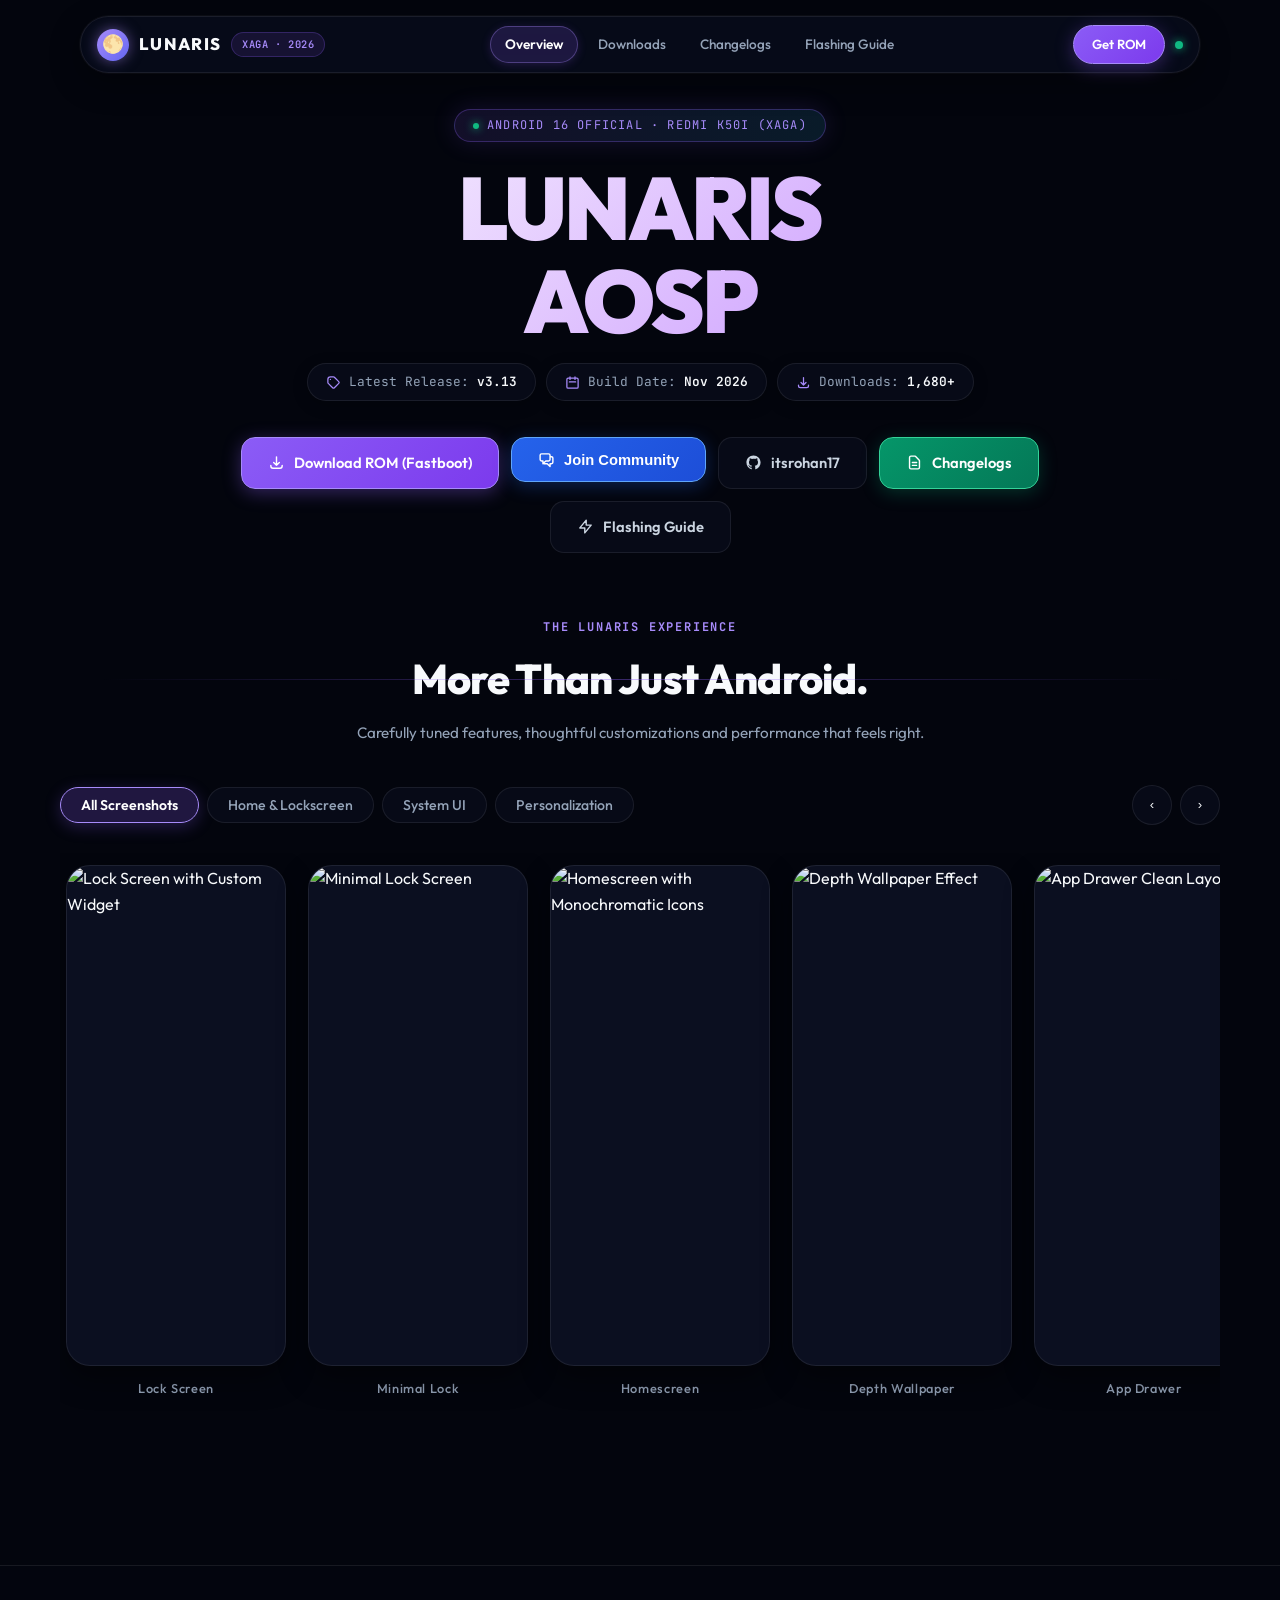
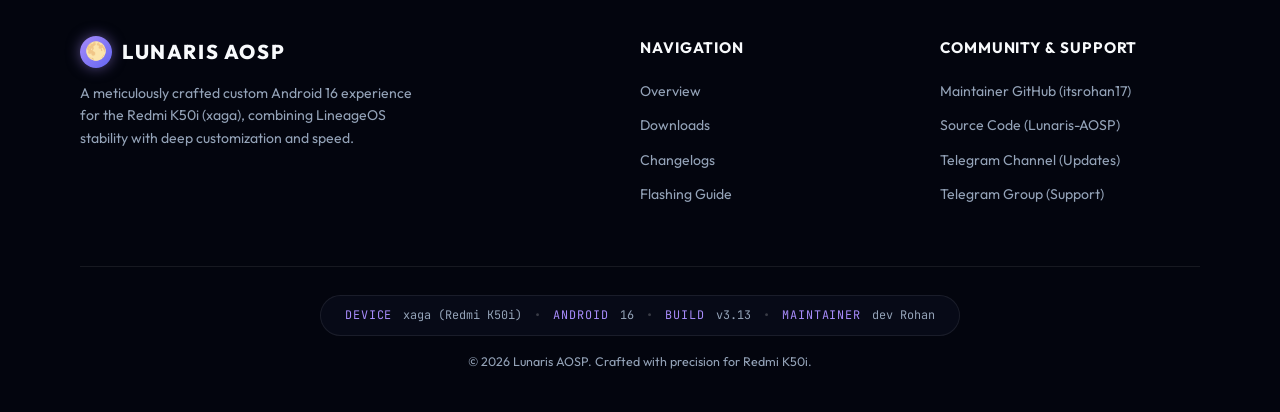
==== commit e4c2e337: "Lunaris v3.13 update pushed" ====
--- a/index.html
+++ b/index.html
@@ -146,7 +146,7 @@
           <svg width="17" height="17" fill="none" stroke="currentColor" viewBox="0 0 24 24">
             <path stroke-linecap="round" stroke-linejoin="round" stroke-width="2" d="M4 16v1a3 3 0 003 3h10a3 3 0 003-3v-1m-4-4l-4 4m0 0l-4-4m4 4V4" />
           </svg>
-          Download ROM (Fastboot &amp; Recovery)
+          Download ROM (Fastboot)
         </a>
         <div class="community-wrap" style="position:relative;">
           <button class="btn bs" id="comm-btn" onclick="toggleCommunity(event)" aria-haspopup="true" aria-expanded="false">
